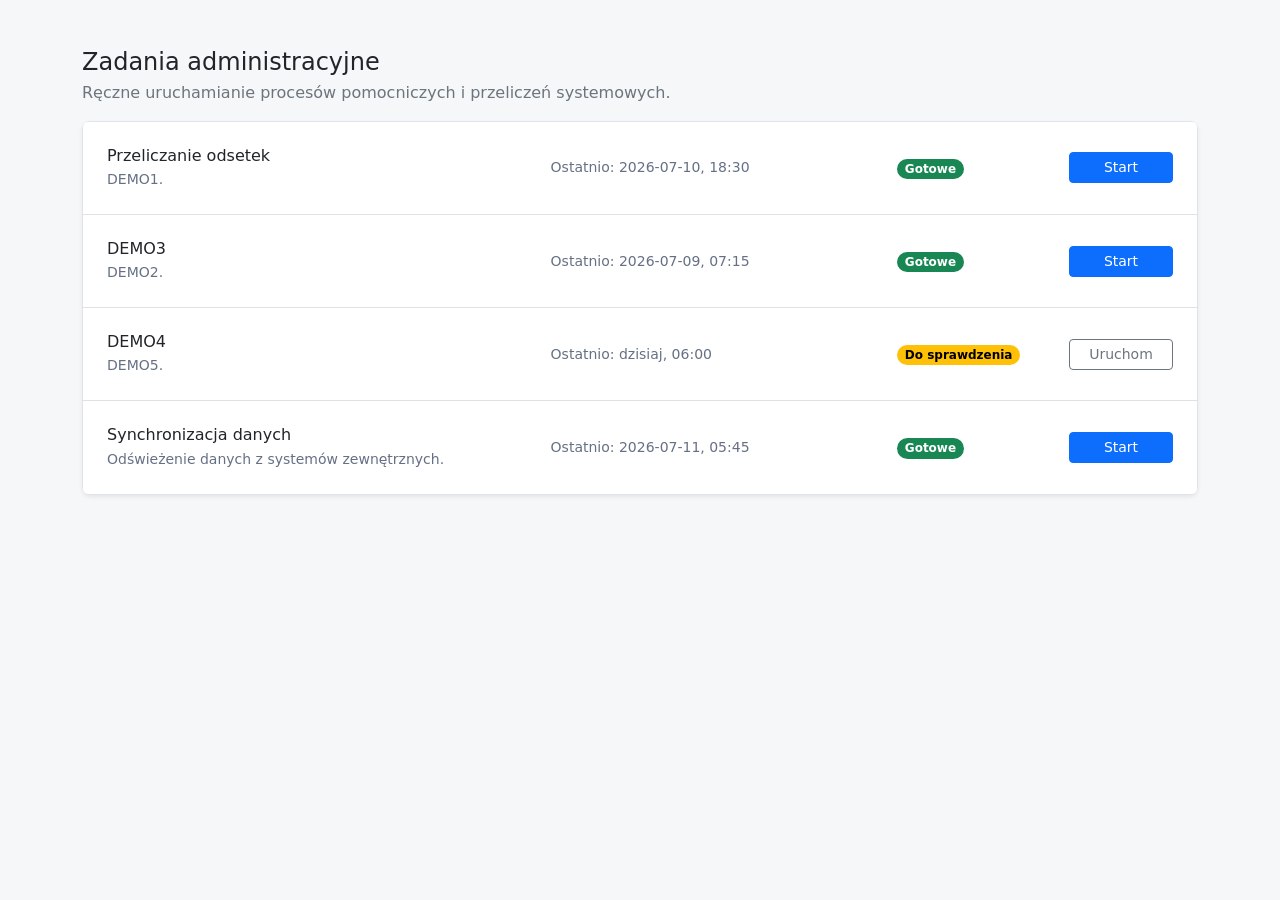
==== preview.html @ b7b8aec9 "Add files via upload" ====
<!doctype html>
<html lang="pl">
<head>
  <meta charset="utf-8">
  <meta name="viewport" content="width=device-width, initial-scale=1">
  <title>Zadania administracyjne</title>
  <link href="https://cdn.jsdelivr.net/npm/bootstrap@5.3.3/dist/css/bootstrap.min.css" rel="stylesheet">
  <style>
    body {
      background: #f6f7f9;
    }

    .task-card {
      border-color: #dfe3ea;
      border-radius: 8px;
    }

    .task-row {
      display: grid;
      grid-template-columns: minmax(220px, 1.1fr) minmax(180px, .85fr) 140px 120px;
      align-items: center;
      gap: 1rem;
    }

    .task-description {
      color: #667085;
      font-size: .875rem;
    }

    .task-meta {
      color: #667085;
      font-size: .875rem;
    }

    .btn-fixed {
      min-width: 104px;
    }

    @media (max-width: 768px) {
      .task-row {
        grid-template-columns: 1fr;
      }
    }
  </style>
</head>
<body>
  <main class="container py-4 py-md-5">
    <header class="mb-3">
      <h1 class="h4 mb-1">Zadania administracyjne</h1>
      <p class="text-secondary mb-0">Ręczne uruchamianie procesów pomocniczych i przeliczeń systemowych.</p>
    </header>

    <section class="card task-card shadow-sm">
      <div class="list-group list-group-flush">
        <div class="list-group-item p-3 p-md-4">
          <div class="task-row">
            <div>
              <h2 class="h6 mb-1">Przeliczanie odsetek</h2>
              <p class="task-description mb-0">DEMO1.</p>
            </div>
            <div class="task-meta">Ostatnio: 2026-07-10, 18:30</div>
            <div>
              <span class="badge rounded-pill text-bg-success">Gotowe</span>
            </div>
            <div class="text-md-end">
              <button type="button" class="btn btn-primary btn-sm btn-fixed">Start</button>
            </div>
          </div>
        </div>

        <div class="list-group-item p-3 p-md-4">
          <div class="task-row">
            <div>
              <h2 class="h6 mb-1">DEMO3</h2>
              <p class="task-description mb-0">DEMO2.</p>
            </div>
            <div class="task-meta">Ostatnio: 2026-07-09, 07:15</div>
            <div>
              <span class="badge rounded-pill text-bg-success">Gotowe</span>
            </div>
            <div class="text-md-end">
              <button type="button" class="btn btn-primary btn-sm btn-fixed">Start</button>
            </div>
          </div>
        </div>

        <div class="list-group-item p-3 p-md-4">
          <div class="task-row">
            <div>
              <h2 class="h6 mb-1">DEMO4</h2>
              <p class="task-description mb-0">DEMO5.</p>
            </div>
            <div class="task-meta">Ostatnio: dzisiaj, 06:00</div>
            <div>
              <span class="badge rounded-pill text-bg-warning">Do sprawdzenia</span>
            </div>
            <div class="text-md-end">
              <button type="button" class="btn btn-outline-secondary btn-sm btn-fixed">Uruchom</button>
            </div>
          </div>
        </div>

        <div class="list-group-item p-3 p-md-4">
          <div class="task-row">
            <div>
              <h2 class="h6 mb-1">Synchronizacja danych</h2>
              <p class="task-description mb-0">Odświeżenie danych z systemów zewnętrznych.</p>
            </div>
            <div class="task-meta">Ostatnio: 2026-07-11, 05:45</div>
            <div>
              <span class="badge rounded-pill text-bg-success">Gotowe</span>
            </div>
            <div class="text-md-end">
              <button type="button" class="btn btn-primary btn-sm btn-fixed">Start</button>
            </div>
          </div>
        </div>
      </div>
    </section>
  </main>

  <script src="https://cdn.jsdelivr.net/npm/bootstrap@5.3.3/dist/js/bootstrap.bundle.min.js"></script>
</body>
</html>
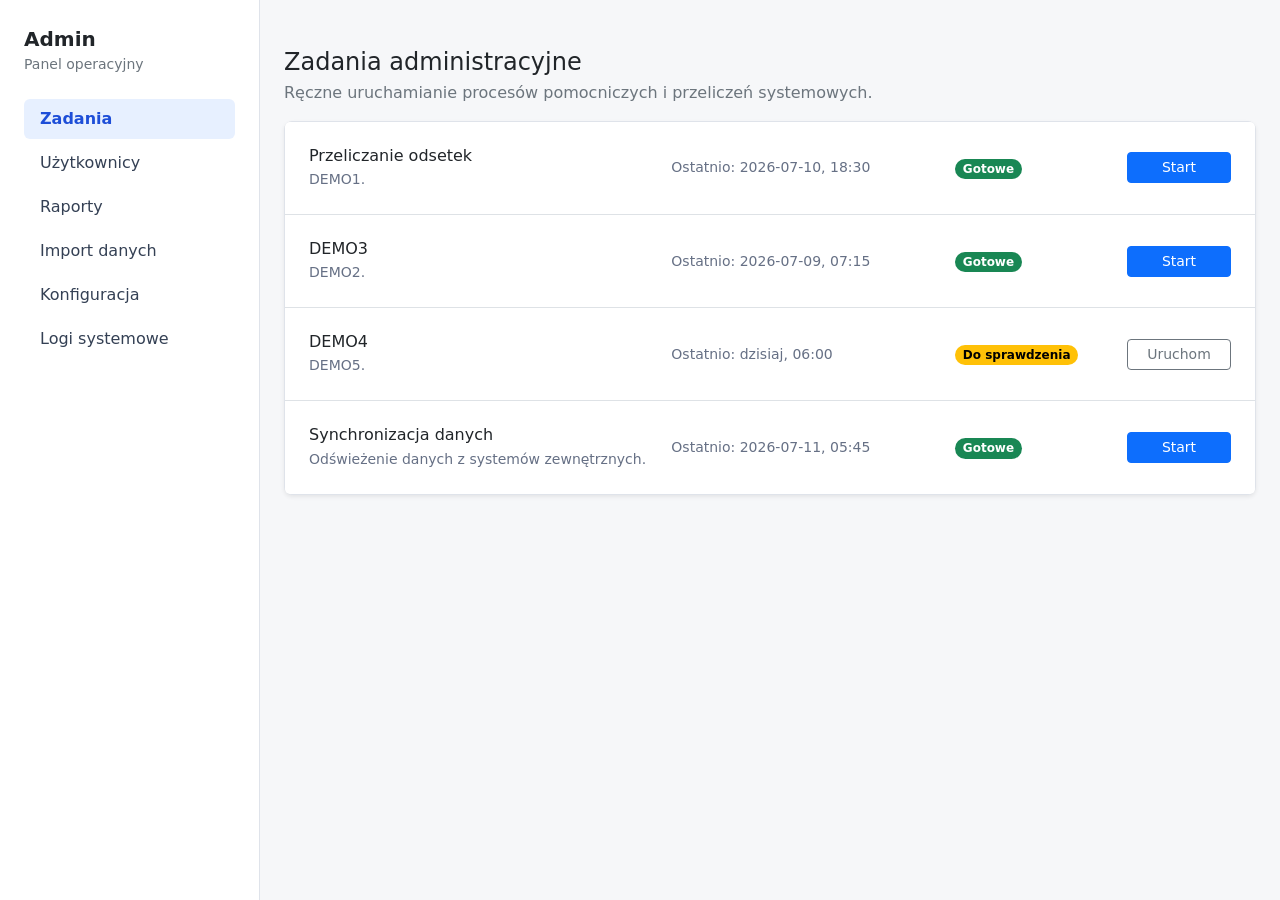
==== commit ba2ad8be: "Update preview.html" ====
--- a/preview.html
+++ b/preview.html
@@ -8,6 +8,36 @@
   <style>
     body {
       background: #f6f7f9;
+    }
+
+    .layout {
+      min-height: 100vh;
+    }
+
+    .sidebar {
+      width: 260px;
+      background: #ffffff;
+      border-right: 1px solid #dfe3ea;
+    }
+
+    .sidebar .nav-link {
+      color: #344054;
+      font-weight: 500;
+    }
+
+    .sidebar .nav-link:hover {
+      background: #f1f5f9;
+      color: #1d4ed8;
+    }
+
+    .sidebar .nav-link.active {
+      background: #e7f0ff;
+      color: #1d4ed8;
+      font-weight: 700;
+    }
+
+    .content {
+      min-width: 0;
     }
 
     .task-card {
@@ -37,6 +67,16 @@
     }
 
     @media (max-width: 768px) {
+      .layout {
+        display: block !important;
+      }
+
+      .sidebar {
+        width: 100%;
+        border-right: 0;
+        border-bottom: 1px solid #dfe3ea;
+      }
+
       .task-row {
         grid-template-columns: 1fr;
       }
@@ -44,80 +84,100 @@
   </style>
 </head>
 <body>
-  <main class="container py-4 py-md-5">
-    <header class="mb-3">
-      <h1 class="h4 mb-1">Zadania administracyjne</h1>
-      <p class="text-secondary mb-0">Ręczne uruchamianie procesów pomocniczych i przeliczeń systemowych.</p>
-    </header>
+  <div class="layout d-flex">
+    <aside class="sidebar p-3 p-md-4">
+      <div class="mb-4">
+        <div class="fw-bold fs-5">Admin</div>
+        <div class="text-secondary small">Panel operacyjny</div>
+      </div>
 
-    <section class="card task-card shadow-sm">
-      <div class="list-group list-group-flush">
-        <div class="list-group-item p-3 p-md-4">
-          <div class="task-row">
-            <div>
-              <h2 class="h6 mb-1">Przeliczanie odsetek</h2>
-              <p class="task-description mb-0">DEMO1.</p>
+      <nav class="nav nav-pills flex-column gap-1" aria-label="Nawigacja administracyjna">
+        <a class="nav-link active" href="#">Zadania</a>
+        <a class="nav-link" href="#">Użytkownicy</a>
+        <a class="nav-link" href="#">Raporty</a>
+        <a class="nav-link" href="#">Import danych</a>
+        <a class="nav-link" href="#">Konfiguracja</a>
+        <a class="nav-link" href="#">Logi systemowe</a>
+      </nav>
+    </aside>
+
+    <main class="content flex-grow-1">
+      <div class="container-fluid py-4 py-md-5 px-3 px-md-4">
+        <header class="mb-3">
+          <h1 class="h4 mb-1">Zadania administracyjne</h1>
+          <p class="text-secondary mb-0">Ręczne uruchamianie procesów pomocniczych i przeliczeń systemowych.</p>
+        </header>
+
+        <section class="card task-card shadow-sm">
+          <div class="list-group list-group-flush">
+            <div class="list-group-item p-3 p-md-4">
+              <div class="task-row">
+                <div>
+                  <h2 class="h6 mb-1">Przeliczanie odsetek</h2>
+                  <p class="task-description mb-0">DEMO1.</p>
+                </div>
+                <div class="task-meta">Ostatnio: 2026-07-10, 18:30</div>
+                <div>
+                  <span class="badge rounded-pill text-bg-success">Gotowe</span>
+                </div>
+                <div class="text-md-end">
+                  <button type="button" class="btn btn-primary btn-sm btn-fixed">Start</button>
+                </div>
+              </div>
             </div>
-            <div class="task-meta">Ostatnio: 2026-07-10, 18:30</div>
-            <div>
-              <span class="badge rounded-pill text-bg-success">Gotowe</span>
+
+            <div class="list-group-item p-3 p-md-4">
+              <div class="task-row">
+                <div>
+                  <h2 class="h6 mb-1">DEMO3</h2>
+                  <p class="task-description mb-0">DEMO2.</p>
+                </div>
+                <div class="task-meta">Ostatnio: 2026-07-09, 07:15</div>
+                <div>
+                  <span class="badge rounded-pill text-bg-success">Gotowe</span>
+                </div>
+                <div class="text-md-end">
+                  <button type="button" class="btn btn-primary btn-sm btn-fixed">Start</button>
+                </div>
+              </div>
             </div>
-            <div class="text-md-end">
-              <button type="button" class="btn btn-primary btn-sm btn-fixed">Start</button>
+
+            <div class="list-group-item p-3 p-md-4">
+              <div class="task-row">
+                <div>
+                  <h2 class="h6 mb-1">DEMO4</h2>
+                  <p class="task-description mb-0">DEMO5.</p>
+                </div>
+                <div class="task-meta">Ostatnio: dzisiaj, 06:00</div>
+                <div>
+                  <span class="badge rounded-pill text-bg-warning">Do sprawdzenia</span>
+                </div>
+                <div class="text-md-end">
+                  <button type="button" class="btn btn-outline-secondary btn-sm btn-fixed">Uruchom</button>
+                </div>
+              </div>
+            </div>
+
+            <div class="list-group-item p-3 p-md-4">
+              <div class="task-row">
+                <div>
+                  <h2 class="h6 mb-1">Synchronizacja danych</h2>
+                  <p class="task-description mb-0">Odświeżenie danych z systemów zewnętrznych.</p>
+                </div>
+                <div class="task-meta">Ostatnio: 2026-07-11, 05:45</div>
+                <div>
+                  <span class="badge rounded-pill text-bg-success">Gotowe</span>
+                </div>
+                <div class="text-md-end">
+                  <button type="button" class="btn btn-primary btn-sm btn-fixed">Start</button>
+                </div>
+              </div>
             </div>
           </div>
-        </div>
-
-        <div class="list-group-item p-3 p-md-4">
-          <div class="task-row">
-            <div>
-              <h2 class="h6 mb-1">DEMO3</h2>
-              <p class="task-description mb-0">DEMO2.</p>
-            </div>
-            <div class="task-meta">Ostatnio: 2026-07-09, 07:15</div>
-            <div>
-              <span class="badge rounded-pill text-bg-success">Gotowe</span>
-            </div>
-            <div class="text-md-end">
-              <button type="button" class="btn btn-primary btn-sm btn-fixed">Start</button>
-            </div>
-          </div>
-        </div>
-
-        <div class="list-group-item p-3 p-md-4">
-          <div class="task-row">
-            <div>
-              <h2 class="h6 mb-1">DEMO4</h2>
-              <p class="task-description mb-0">DEMO5.</p>
-            </div>
-            <div class="task-meta">Ostatnio: dzisiaj, 06:00</div>
-            <div>
-              <span class="badge rounded-pill text-bg-warning">Do sprawdzenia</span>
-            </div>
-            <div class="text-md-end">
-              <button type="button" class="btn btn-outline-secondary btn-sm btn-fixed">Uruchom</button>
-            </div>
-          </div>
-        </div>
-
-        <div class="list-group-item p-3 p-md-4">
-          <div class="task-row">
-            <div>
-              <h2 class="h6 mb-1">Synchronizacja danych</h2>
-              <p class="task-description mb-0">Odświeżenie danych z systemów zewnętrznych.</p>
-            </div>
-            <div class="task-meta">Ostatnio: 2026-07-11, 05:45</div>
-            <div>
-              <span class="badge rounded-pill text-bg-success">Gotowe</span>
-            </div>
-            <div class="text-md-end">
-              <button type="button" class="btn btn-primary btn-sm btn-fixed">Start</button>
-            </div>
-          </div>
-        </div>
+        </section>
       </div>
-    </section>
-  </main>
+    </main>
+  </div>
 
   <script src="https://cdn.jsdelivr.net/npm/bootstrap@5.3.3/dist/js/bootstrap.bundle.min.js"></script>
 </body>
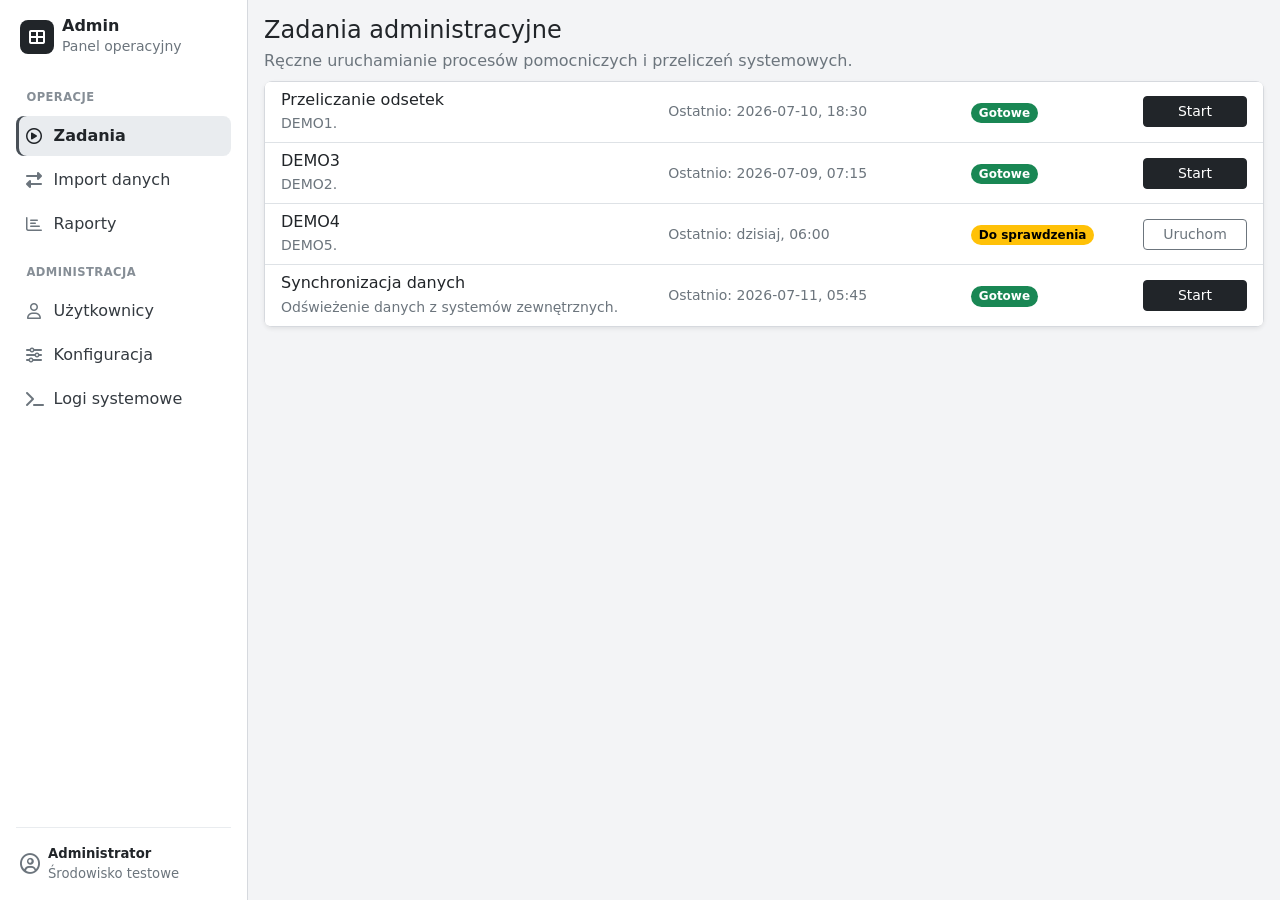
==== commit 739d2461: "Update admin preview layout" ====
--- a/preview.html
+++ b/preview.html
@@ -5,9 +5,10 @@
   <meta name="viewport" content="width=device-width, initial-scale=1">
   <title>Zadania administracyjne</title>
   <link href="https://cdn.jsdelivr.net/npm/bootstrap@5.3.3/dist/css/bootstrap.min.css" rel="stylesheet">
+  <link href="https://cdnjs.cloudflare.com/ajax/libs/font-awesome/6.5.2/css/all.min.css" rel="stylesheet">
   <style>
     body {
-      background: #f6f7f9;
+      background: #f3f4f6;
     }
 
     .layout {
@@ -15,25 +16,68 @@
     }
 
     .sidebar {
-      width: 260px;
+      width: 248px;
       background: #ffffff;
-      border-right: 1px solid #dfe3ea;
+      border-right: 1px solid #d6d9de;
+    }
+
+    .brand-mark {
+      display: inline-flex;
+      align-items: center;
+      justify-content: center;
+      width: 34px;
+      height: 34px;
+      border-radius: 8px;
+      background: #212529;
+      color: #ffffff;
+    }
+
+    .nav-section {
+      margin: 1rem 0 .35rem;
+      padding: 0 .65rem;
+      color: #868e96;
+      font-size: .72rem;
+      font-weight: 700;
+      letter-spacing: .04em;
+      text-transform: uppercase;
     }
 
     .sidebar .nav-link {
-      color: #344054;
+      display: flex;
+      align-items: center;
+      gap: .7rem;
+      color: #343a40;
       font-weight: 500;
+      padding: .5rem .65rem;
+      border-radius: 8px;
     }
 
     .sidebar .nav-link:hover {
-      background: #f1f5f9;
-      color: #1d4ed8;
+      background: #f1f3f5;
+      color: #212529;
     }
 
     .sidebar .nav-link.active {
-      background: #e7f0ff;
-      color: #1d4ed8;
+      background: #e9ecef;
+      color: #212529;
       font-weight: 700;
+      box-shadow: inset 3px 0 0 #495057;
+    }
+
+    .sidebar .nav-link i {
+      width: 1rem;
+      color: #6c757d;
+      text-align: center;
+    }
+
+    .sidebar .nav-link.active i {
+      color: #212529;
+    }
+
+    .sidebar-footer {
+      border-top: 1px solid #e9ecef;
+      color: #6c757d;
+      font-size: .825rem;
     }
 
     .content {
@@ -41,7 +85,7 @@
     }
 
     .task-card {
-      border-color: #dfe3ea;
+      border-color: #d6d9de;
       border-radius: 8px;
     }
 
@@ -53,12 +97,12 @@
     }
 
     .task-description {
-      color: #667085;
+      color: #6c757d;
       font-size: .875rem;
     }
 
     .task-meta {
-      color: #667085;
+      color: #6c757d;
       font-size: .875rem;
     }
 
@@ -74,7 +118,11 @@
       .sidebar {
         width: 100%;
         border-right: 0;
-        border-bottom: 1px solid #dfe3ea;
+        border-bottom: 1px solid #d6d9de;
+      }
+
+      .sidebar-footer {
+        display: none;
       }
 
       .task-row {
@@ -85,32 +133,50 @@
 </head>
 <body>
   <div class="layout d-flex">
-    <aside class="sidebar p-3 p-md-4">
-      <div class="mb-4">
-        <div class="fw-bold fs-5">Admin</div>
-        <div class="text-secondary small">Panel operacyjny</div>
+    <aside class="sidebar d-flex flex-column p-2 p-md-3">
+      <div class="d-flex align-items-center gap-2 mb-3 px-1">
+        <span class="brand-mark">
+          <i class="fa-solid fa-table-cells-large"></i>
+        </span>
+        <div>
+          <div class="fw-bold lh-sm">Admin</div>
+          <div class="text-secondary small">Panel operacyjny</div>
+        </div>
       </div>
 
       <nav class="nav nav-pills flex-column gap-1" aria-label="Nawigacja administracyjna">
-        <a class="nav-link active" href="#">Zadania</a>
-        <a class="nav-link" href="#">Użytkownicy</a>
-        <a class="nav-link" href="#">Raporty</a>
-        <a class="nav-link" href="#">Import danych</a>
-        <a class="nav-link" href="#">Konfiguracja</a>
-        <a class="nav-link" href="#">Logi systemowe</a>
+        <div class="nav-section">Operacje</div>
+        <a class="nav-link active" href="#"><i class="fa-regular fa-circle-play"></i><span>Zadania</span></a>
+        <a class="nav-link" href="#"><i class="fa-solid fa-right-left"></i><span>Import danych</span></a>
+        <a class="nav-link" href="#"><i class="fa-regular fa-chart-bar"></i><span>Raporty</span></a>
+
+        <div class="nav-section">Administracja</div>
+        <a class="nav-link" href="#"><i class="fa-regular fa-user"></i><span>Użytkownicy</span></a>
+        <a class="nav-link" href="#"><i class="fa-solid fa-sliders"></i><span>Konfiguracja</span></a>
+        <a class="nav-link" href="#"><i class="fa-solid fa-terminal"></i><span>Logi systemowe</span></a>
       </nav>
+
+      <div class="sidebar-footer mt-auto pt-3 px-1">
+        <div class="d-flex align-items-center gap-2">
+          <i class="fa-regular fa-circle-user fs-5 text-secondary"></i>
+          <div>
+            <div class="fw-semibold text-dark">Administrator</div>
+            <div>Środowisko testowe</div>
+          </div>
+        </div>
+      </div>
     </aside>
 
     <main class="content flex-grow-1">
-      <div class="container-fluid py-4 py-md-5 px-3 px-md-4">
-        <header class="mb-3">
+      <div class="container-fluid py-3 px-3">
+        <header class="mb-2">
           <h1 class="h4 mb-1">Zadania administracyjne</h1>
           <p class="text-secondary mb-0">Ręczne uruchamianie procesów pomocniczych i przeliczeń systemowych.</p>
         </header>
 
         <section class="card task-card shadow-sm">
           <div class="list-group list-group-flush">
-            <div class="list-group-item p-3 p-md-4">
+            <div class="list-group-item py-2 px-3">
               <div class="task-row">
                 <div>
                   <h2 class="h6 mb-1">Przeliczanie odsetek</h2>
@@ -121,12 +187,12 @@
                   <span class="badge rounded-pill text-bg-success">Gotowe</span>
                 </div>
                 <div class="text-md-end">
-                  <button type="button" class="btn btn-primary btn-sm btn-fixed">Start</button>
-                </div>
-              </div>
-            </div>
-
-            <div class="list-group-item p-3 p-md-4">
+                  <button type="button" class="btn btn-dark btn-sm btn-fixed">Start</button>
+                </div>
+              </div>
+            </div>
+
+            <div class="list-group-item py-2 px-3">
               <div class="task-row">
                 <div>
                   <h2 class="h6 mb-1">DEMO3</h2>
@@ -137,12 +203,12 @@
                   <span class="badge rounded-pill text-bg-success">Gotowe</span>
                 </div>
                 <div class="text-md-end">
-                  <button type="button" class="btn btn-primary btn-sm btn-fixed">Start</button>
-                </div>
-              </div>
-            </div>
-
-            <div class="list-group-item p-3 p-md-4">
+                  <button type="button" class="btn btn-dark btn-sm btn-fixed">Start</button>
+                </div>
+              </div>
+            </div>
+
+            <div class="list-group-item py-2 px-3">
               <div class="task-row">
                 <div>
                   <h2 class="h6 mb-1">DEMO4</h2>
@@ -158,7 +224,7 @@
               </div>
             </div>
 
-            <div class="list-group-item p-3 p-md-4">
+            <div class="list-group-item py-2 px-3">
               <div class="task-row">
                 <div>
                   <h2 class="h6 mb-1">Synchronizacja danych</h2>
@@ -169,7 +235,7 @@
                   <span class="badge rounded-pill text-bg-success">Gotowe</span>
                 </div>
                 <div class="text-md-end">
-                  <button type="button" class="btn btn-primary btn-sm btn-fixed">Start</button>
+                  <button type="button" class="btn btn-dark btn-sm btn-fixed">Start</button>
                 </div>
               </div>
             </div>
